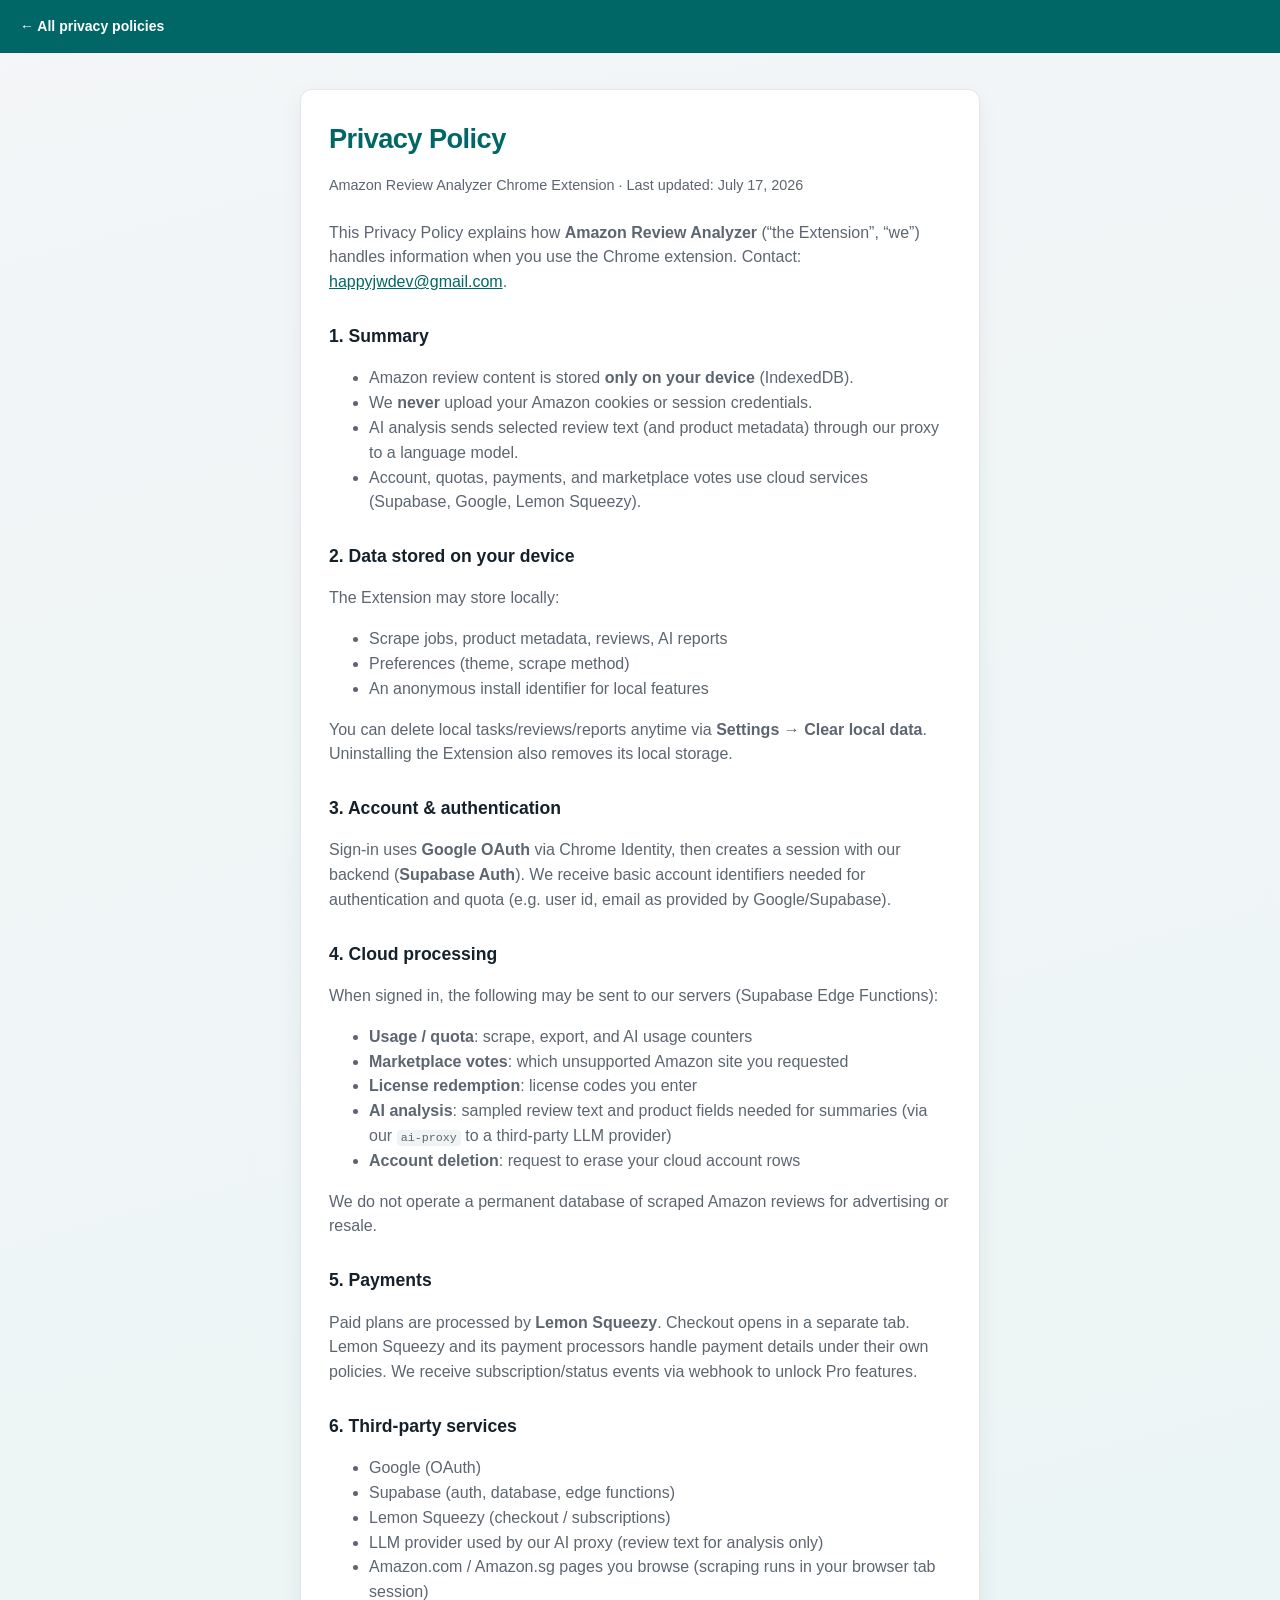
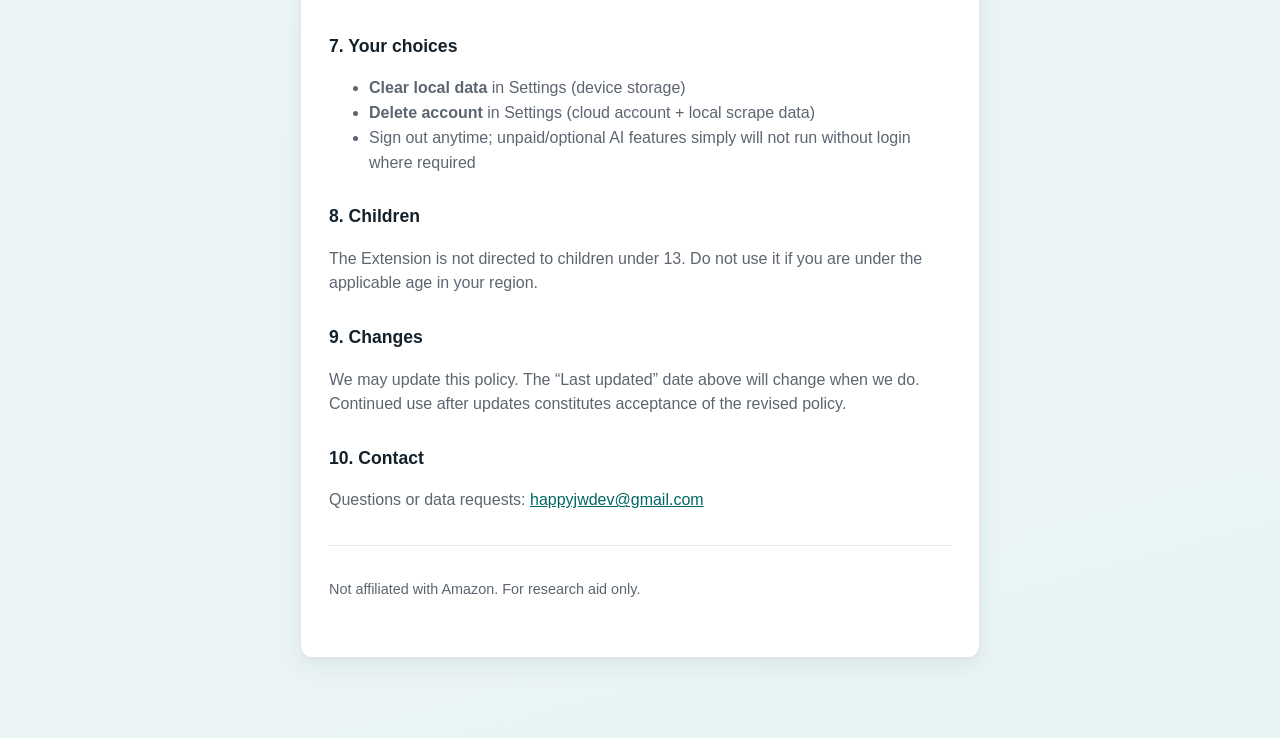
==== apps/amazon-review-analyzer/index.html @ dacc913a "Add multi-app privacy hub and Amazon Review Analyzer policy. Organize policies under apps/<slug>/ fo" ====
<!DOCTYPE html>
<html lang="en">
<head>
  <meta charset="utf-8" />
  <meta name="viewport" content="width=device-width, initial-scale=1" />
  <title>Privacy Policy — Amazon Review Analyzer</title>
  <link rel="stylesheet" href="../../shared/policy.css" />
</head>
<body>
  <header class="site-header">
    <a href="../../">← All privacy policies</a>
  </header>
  <main>
    <div class="card">
      <h1>Privacy Policy</h1>
      <p class="meta">Amazon Review Analyzer Chrome Extension · Last updated: July 17, 2026</p>

      <p>
        This Privacy Policy explains how <strong>Amazon Review Analyzer</strong> (“the Extension”, “we”)
        handles information when you use the Chrome extension. Contact:
        <a href="mailto:happyjwdev@gmail.com">happyjwdev@gmail.com</a>.
      </p>

      <h2>1. Summary</h2>
      <ul>
        <li>Amazon review content is stored <strong>only on your device</strong> (IndexedDB).</li>
        <li>We <strong>never</strong> upload your Amazon cookies or session credentials.</li>
        <li>AI analysis sends selected review text (and product metadata) through our proxy to a language model.</li>
        <li>Account, quotas, payments, and marketplace votes use cloud services (Supabase, Google, Lemon Squeezy).</li>
      </ul>

      <h2>2. Data stored on your device</h2>
      <p>The Extension may store locally:</p>
      <ul>
        <li>Scrape jobs, product metadata, reviews, AI reports</li>
        <li>Preferences (theme, scrape method)</li>
        <li>An anonymous install identifier for local features</li>
      </ul>
      <p>
        You can delete local tasks/reviews/reports anytime via <strong>Settings → Clear local data</strong>.
        Uninstalling the Extension also removes its local storage.
      </p>

      <h2>3. Account &amp; authentication</h2>
      <p>
        Sign-in uses <strong>Google OAuth</strong> via Chrome Identity, then creates a session with our
        backend (<strong>Supabase Auth</strong>). We receive basic account identifiers needed for
        authentication and quota (e.g. user id, email as provided by Google/Supabase).
      </p>

      <h2>4. Cloud processing</h2>
      <p>When signed in, the following may be sent to our servers (Supabase Edge Functions):</p>
      <ul>
        <li><strong>Usage / quota</strong>: scrape, export, and AI usage counters</li>
        <li><strong>Marketplace votes</strong>: which unsupported Amazon site you requested</li>
        <li><strong>License redemption</strong>: license codes you enter</li>
        <li><strong>AI analysis</strong>: sampled review text and product fields needed for summaries
          (via our <code>ai-proxy</code> to a third-party LLM provider)</li>
        <li><strong>Account deletion</strong>: request to erase your cloud account rows</li>
      </ul>
      <p>We do not operate a permanent database of scraped Amazon reviews for advertising or resale.</p>

      <h2>5. Payments</h2>
      <p>
        Paid plans are processed by <strong>Lemon Squeezy</strong>. Checkout opens in a separate tab.
        Lemon Squeezy and its payment processors handle payment details under their own policies.
        We receive subscription/status events via webhook to unlock Pro features.
      </p>

      <h2>6. Third-party services</h2>
      <ul>
        <li>Google (OAuth)</li>
        <li>Supabase (auth, database, edge functions)</li>
        <li>Lemon Squeezy (checkout / subscriptions)</li>
        <li>LLM provider used by our AI proxy (review text for analysis only)</li>
        <li>Amazon.com / Amazon.sg pages you browse (scraping runs in your browser tab session)</li>
      </ul>

      <h2>7. Your choices</h2>
      <ul>
        <li><strong>Clear local data</strong> in Settings (device storage)</li>
        <li><strong>Delete account</strong> in Settings (cloud account + local scrape data)</li>
        <li>Sign out anytime; unpaid/optional AI features simply will not run without login where required</li>
      </ul>

      <h2>8. Children</h2>
      <p>The Extension is not directed to children under 13. Do not use it if you are under the applicable age in your region.</p>

      <h2>9. Changes</h2>
      <p>We may update this policy. The “Last updated” date above will change when we do. Continued use after updates constitutes acceptance of the revised policy.</p>

      <h2>10. Contact</h2>
      <p>
        Questions or data requests:
        <a href="mailto:happyjwdev@gmail.com">happyjwdev@gmail.com</a>
      </p>

      <hr />
      <p class="meta">Not affiliated with Amazon. For research aid only.</p>
    </div>
  </main>
</body>
</html>
---- shared/policy.css ----
:root {
  --bg: #f4f6f8;
  --ink: #14212b;
  --muted: #5c6570;
  --accent: #006766;
  --line: #e5e7eb;
  --card: #ffffff;
}

* { box-sizing: border-box; }

body {
  margin: 0;
  font-family: "Segoe UI", "Helvetica Neue", sans-serif;
  background: linear-gradient(165deg, var(--bg), #e8f4f3);
  color: var(--ink);
  line-height: 1.55;
  -webkit-font-smoothing: antialiased;
}

.site-header {
  background: var(--accent);
  color: #fff;
  padding: 14px 20px;
}

.site-header a {
  color: #fff;
  text-decoration: none;
  font-weight: 650;
  font-size: 14px;
}

.site-header a:hover {
  text-decoration: underline;
}

main {
  max-width: 720px;
  margin: 0 auto;
  padding: 36px 20px 80px;
}

.card {
  background: var(--card);
  border: 1px solid var(--line);
  border-radius: 12px;
  padding: 28px 28px 32px;
  box-shadow: 0 1px 2px rgba(20, 33, 43, 0.04), 0 8px 24px rgba(20, 33, 43, 0.06);
}

h1 {
  font-size: 1.7rem;
  margin: 0 0 8px;
  color: var(--accent);
  letter-spacing: -0.02em;
}

h2 {
  font-size: 1.1rem;
  margin-top: 1.75rem;
  color: var(--ink);
}

p, li { color: var(--muted); }

.meta {
  font-size: 0.9rem;
  color: var(--muted);
  margin-bottom: 1.5rem;
}

a { color: var(--accent); }

hr {
  border: 0;
  border-top: 1px solid var(--line);
  margin: 2rem 0;
}

code {
  font-size: 0.9em;
  background: #eef3f3;
  padding: 0.1em 0.35em;
  border-radius: 4px;
}

.app-list {
  list-style: none;
  margin: 0;
  padding: 0;
  display: flex;
  flex-direction: column;
  gap: 10px;
}

.app-list a {
  display: block;
  padding: 14px 16px;
  border: 1px solid var(--line);
  border-radius: 10px;
  background: var(--card);
  text-decoration: none;
  color: var(--ink);
  font-weight: 600;
}

.app-list a:hover {
  border-color: color-mix(in srgb, var(--accent) 45%, var(--line));
}

.app-list span {
  display: block;
  margin-top: 4px;
  font-size: 12px;
  font-weight: 400;
  color: var(--muted);
}
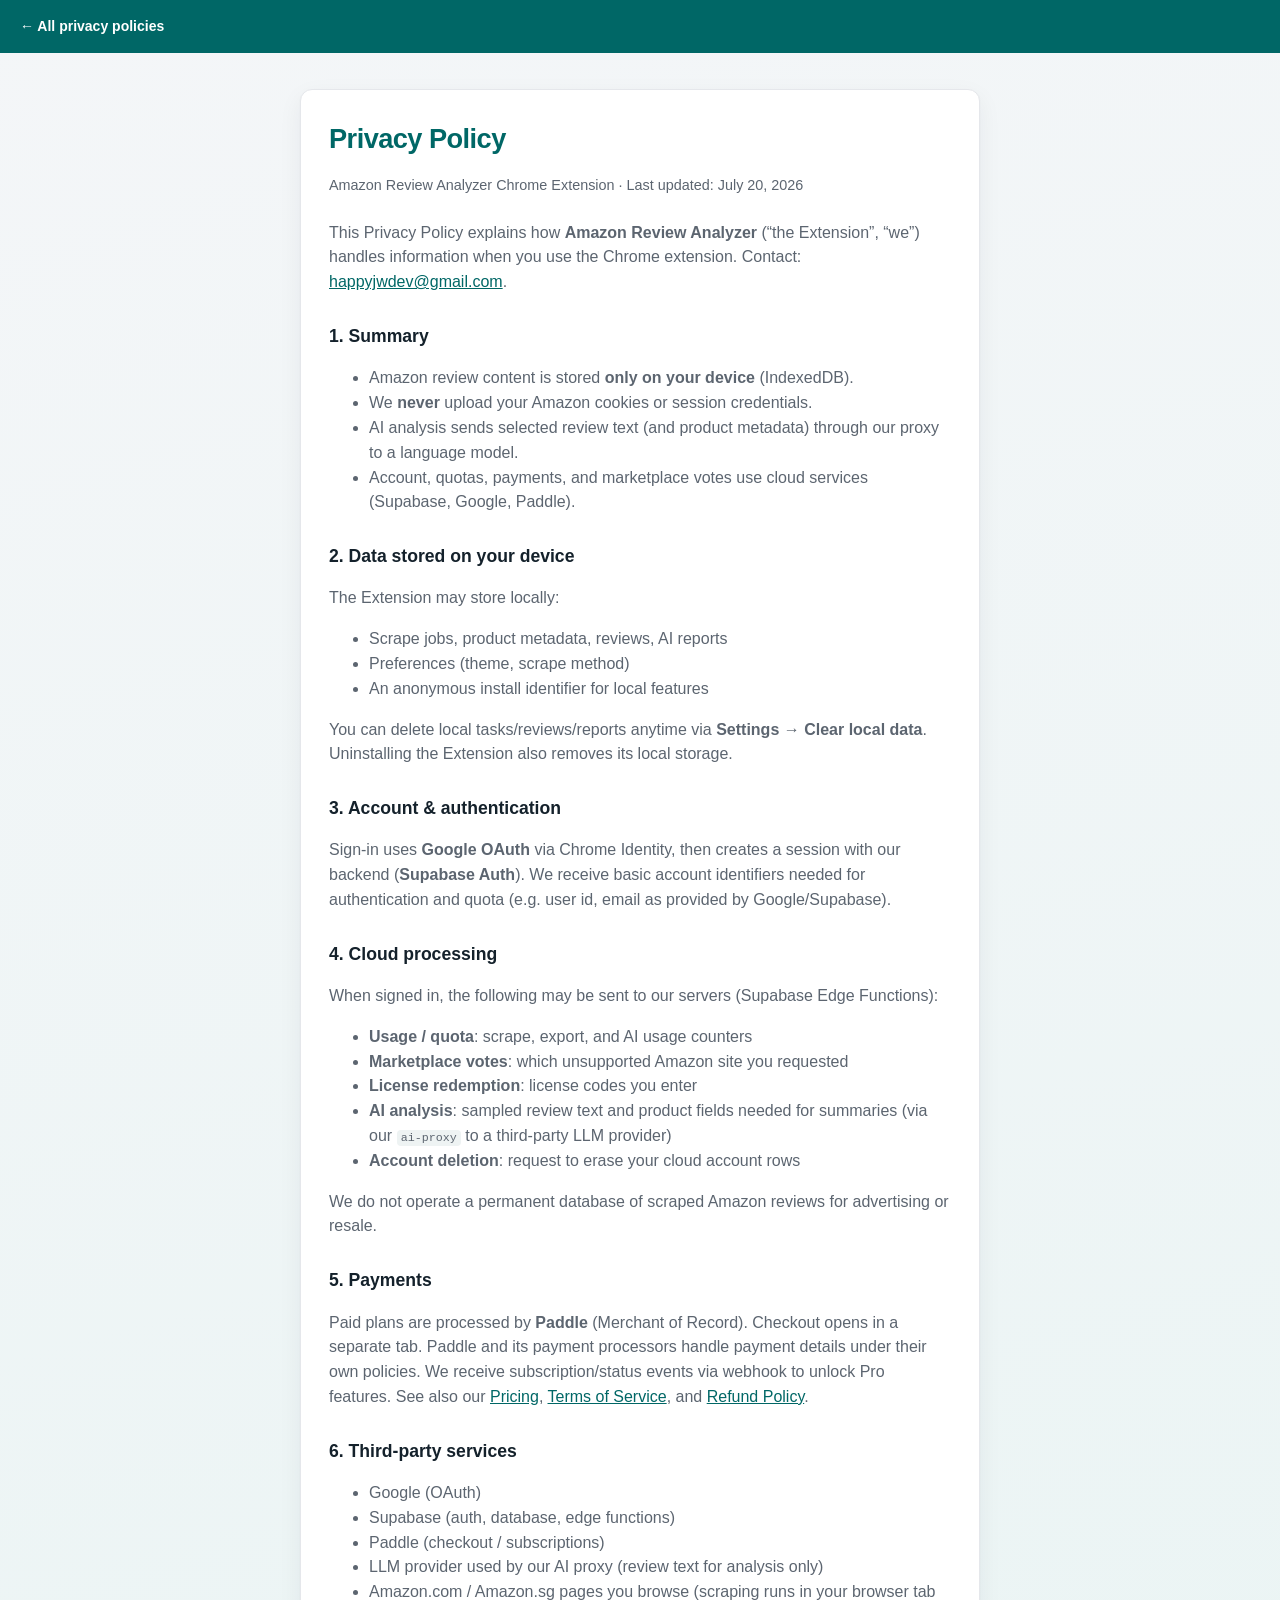
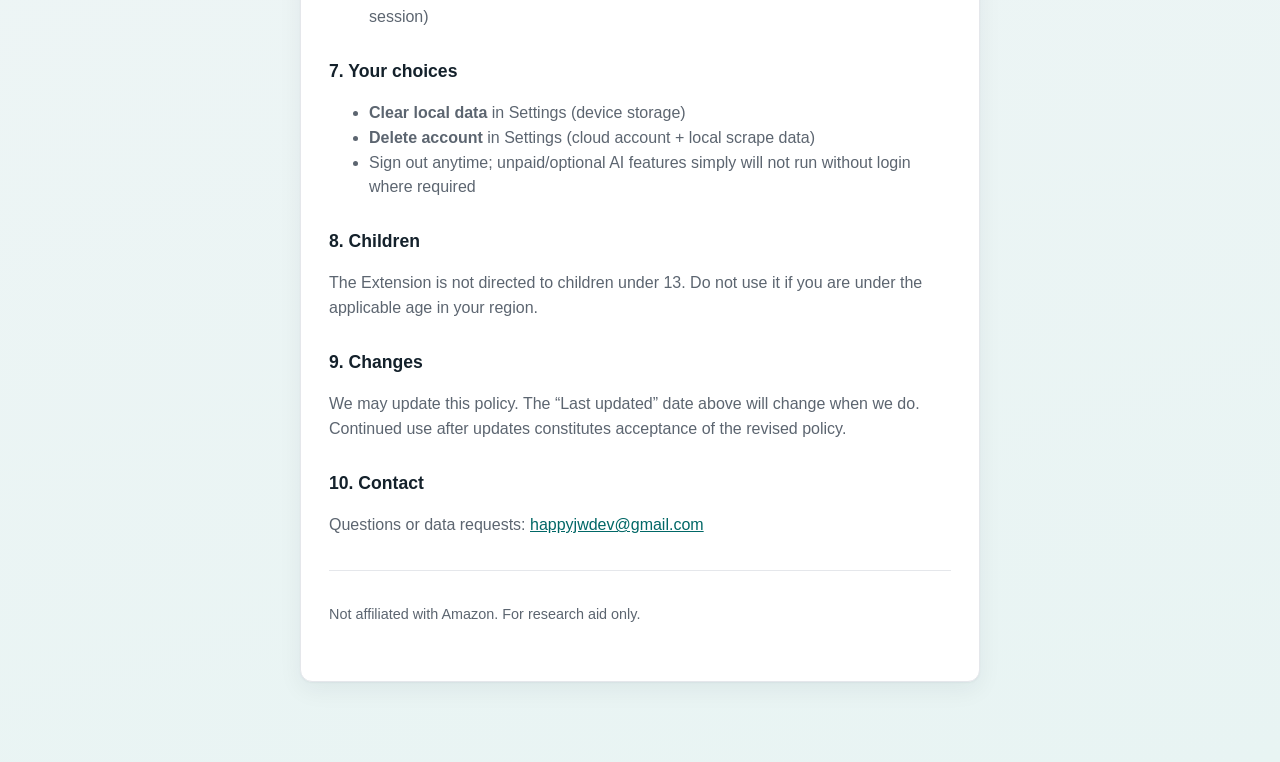
==== commit 4623913e: "Add pricing, terms, and refund pages for Paddle verification. Co-authored-by: Cursor <cursoragent@cu" ====
--- a/apps/amazon-review-analyzer/index.html
+++ b/apps/amazon-review-analyzer/index.html
@@ -13,7 +13,7 @@
   <main>
     <div class="card">
       <h1>Privacy Policy</h1>
-      <p class="meta">Amazon Review Analyzer Chrome Extension · Last updated: July 17, 2026</p>
+      <p class="meta">Amazon Review Analyzer Chrome Extension · Last updated: July 20, 2026</p>
 
       <p>
         This Privacy Policy explains how <strong>Amazon Review Analyzer</strong> (“the Extension”, “we”)
@@ -26,7 +26,7 @@
         <li>Amazon review content is stored <strong>only on your device</strong> (IndexedDB).</li>
         <li>We <strong>never</strong> upload your Amazon cookies or session credentials.</li>
         <li>AI analysis sends selected review text (and product metadata) through our proxy to a language model.</li>
-        <li>Account, quotas, payments, and marketplace votes use cloud services (Supabase, Google, Lemon Squeezy).</li>
+        <li>Account, quotas, payments, and marketplace votes use cloud services (Supabase, Google, Paddle).</li>
       </ul>
 
       <h2>2. Data stored on your device</h2>
@@ -62,16 +62,19 @@
 
       <h2>5. Payments</h2>
       <p>
-        Paid plans are processed by <strong>Lemon Squeezy</strong>. Checkout opens in a separate tab.
-        Lemon Squeezy and its payment processors handle payment details under their own policies.
+        Paid plans are processed by <strong>Paddle</strong> (Merchant of Record). Checkout opens in a separate tab.
+        Paddle and its payment processors handle payment details under their own policies.
         We receive subscription/status events via webhook to unlock Pro features.
+        See also our <a href="./pricing.html">Pricing</a>,
+        <a href="./terms.html">Terms of Service</a>, and
+        <a href="./refunds.html">Refund Policy</a>.
       </p>
 
       <h2>6. Third-party services</h2>
       <ul>
         <li>Google (OAuth)</li>
         <li>Supabase (auth, database, edge functions)</li>
-        <li>Lemon Squeezy (checkout / subscriptions)</li>
+        <li>Paddle (checkout / subscriptions)</li>
         <li>LLM provider used by our AI proxy (review text for analysis only)</li>
         <li>Amazon.com / Amazon.sg pages you browse (scraping runs in your browser tab session)</li>
       </ul>
